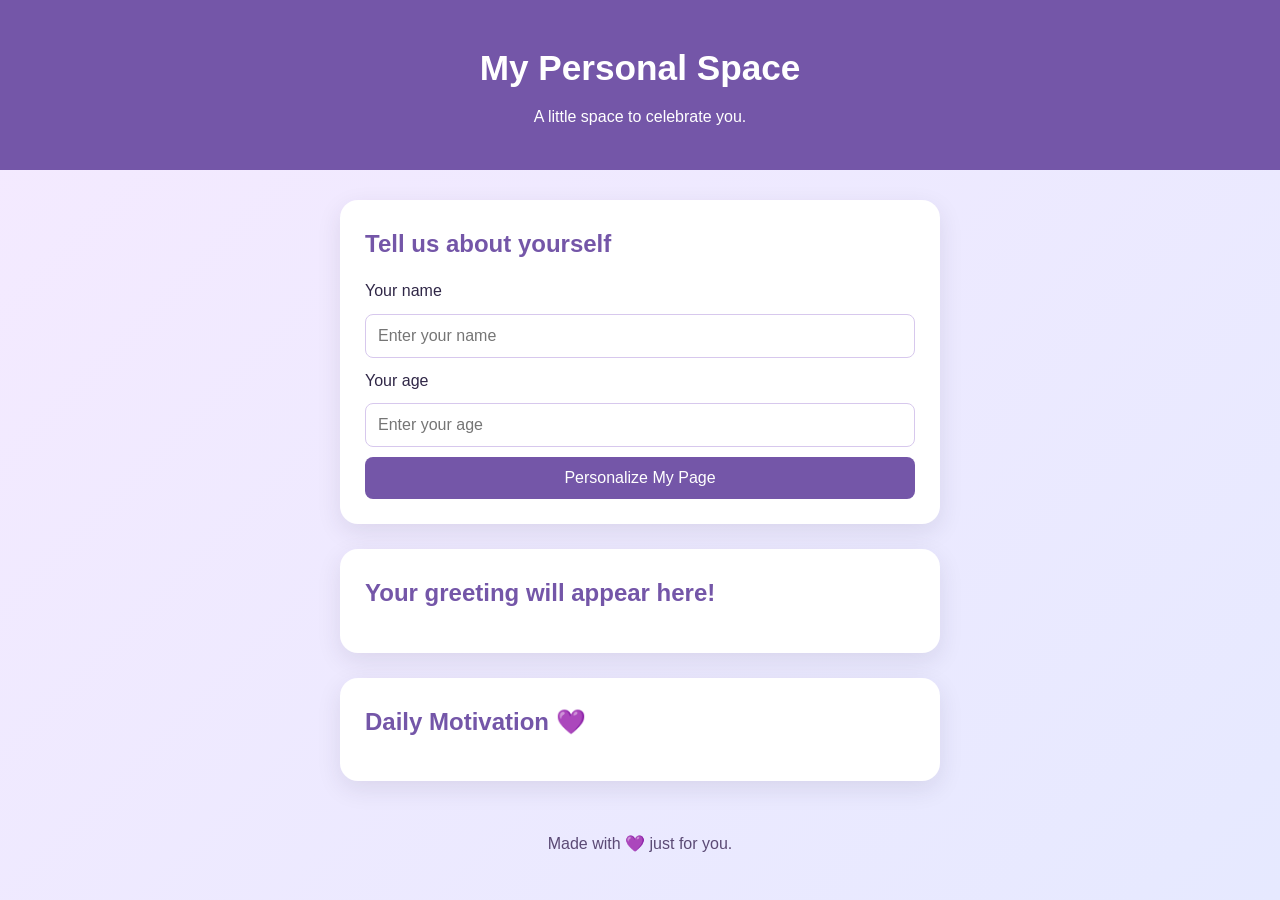
==== index.html @ 88a2bb01 "Rename index" ====
<!DOCTYPE html>
<html lang="en">
<head>
    <meta charset="UTF-8">
    <meta name="viewport" content="width=device-width, initial-scale=1.0">
    <title>My Personal Space</title>
    <link rel="stylesheet" href="style.css">
    <script src="script.jss"></script>
</head>
<body>
<header>
    <h1>My Personal Space</h1>
    <p>A little space to celebrate you.</p>
</header>

<main>
    <section class="form-section">
        <h2>Tell us about yourself</h2>

        <form id="user-form">
            <label for="name">Your name</label>
            <input type="text"
            id="name"
            placeholder="Enter your name"
            required>

            <label for="age">Your age</label>
            <input type="number"
            id="age"
            placeholder="Enter your age"
            min="1"
            max="120"
            required>
            <button type="submit">Personalize My Page</button>
        </form>
    </section>

    <section class="results">
        <h2 id="greeting">Your greeting will appear here!</h2>
        <p id="months"></p>
        <p id="access-message"></p>
        <button type="button"
        id="edit-button"
        hidden>Edit My Details</button>
    </section>

    <section class="quotes-section">
        <h2>Daily Motivation 💜</h2>
        <div id="quotes"></div>
    </section>
</main>

<footer>
    <p>Made with 💜 just for you.</p>
</footer>
    
</body>
</html>
---- style.css ----
*{
    margin: 0;
    padding: 0;
    box-sizing: border-box;
}
body{
    font-family: 'Trebuchet MS', 'Lucida Sans Unicode', 'Lucida Grande', 'Lucida Sans', Arial, sans-serif;
    background: linear-gradient(135deg,
    #f5eaff,
    #e6e9ff);
    color: #302747;
    line-height: 1.6;
    min-height: 100vh;
}
header{
    text-align: center;
    padding: 40px 20px;
    background: #7456a8;
    color: white;
}
header h1{
    font-size: 2.2rem;
    margin-bottom: 8px;
}
main{
    width: 90%;
    max-width: 600px;
    margin: 30px auto;
}
section{
    background: white;
    padding: 25px;
    margin-bottom: 25px;
    border-radius: 18px;
    box-shadow: 0 8px 25px rgba(48, 39, 71, 0.1);
}
h2{
    margin-bottom: 15px;
    color: #7456a8;
}
form{
    display: flex;
    flex-direction: column;
    gap: 10px;
}
input{
    width: 100%;
    padding: 12px;
    border: 1px solid #d7c8ed;
    border-radius: 8px;
    font-size: 1rem;
}
button{
    padding: 12px 18px;
    background: #7456a8;
    color: white;
    border: none;
    border-radius: 8px;
    font-size: 1rem;
    transition: 0.3s;
}
button:hover{
    background: #583c87;
    transform: translateY(-2px);
}
.results p{
    margin: 10px 0;
}
.quote{
    background: #f5efff;
    border-left: 4px solid #9675ce;
    padding: 15px;
    margin: 12px 0;
    border-radius: 8px;
}
footer{
    text-align: center;
    padding: 20px;
    color: #5b4a75;
}

@media(max-width:500px){
    header h1{
        font-size: 1.7rem;
    }
    section{
        padding: 18px;
    }
}
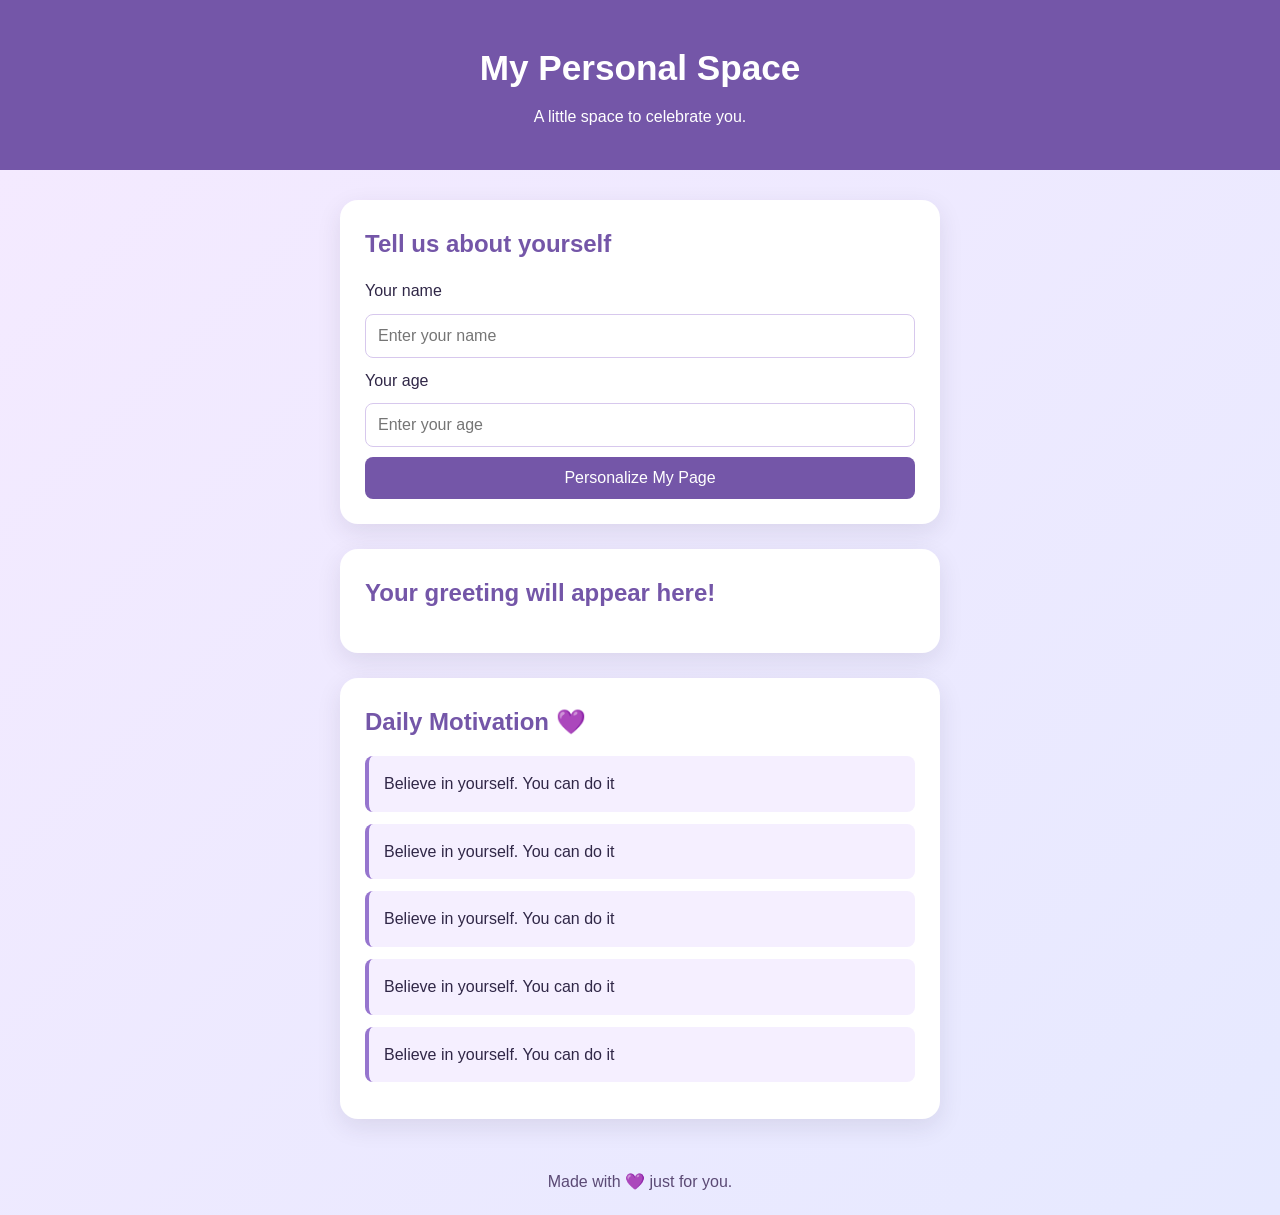
==== commit 5c31c54e: "Rename the script.js link" ====
--- a/index.html
+++ b/index.html
@@ -5,7 +5,7 @@
     <meta name="viewport" content="width=device-width, initial-scale=1.0">
     <title>My Personal Space</title>
     <link rel="stylesheet" href="style.css">
-    <script src="script.jss"></script>
+    <script src="script.js" defer></script>
 </head>
 <body>
 <header>
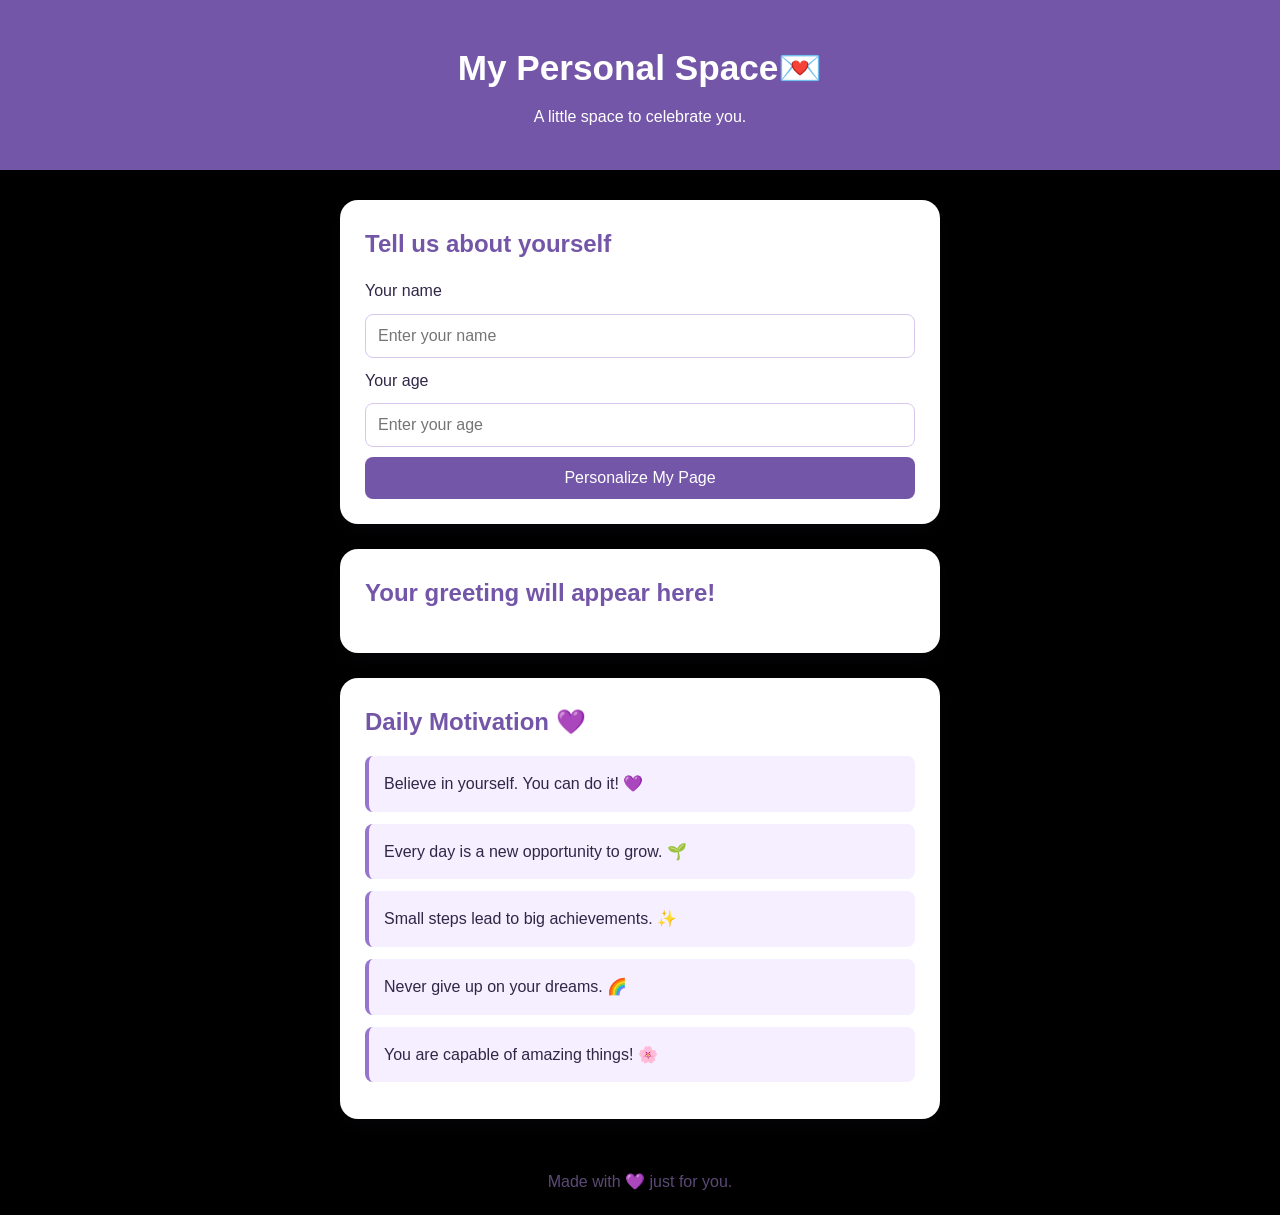
==== commit a3c6ff10: "Add emojis" ====
--- a/index.html
+++ b/index.html
@@ -9,7 +9,7 @@
 </head>
 <body>
 <header>
-    <h1>My Personal Space</h1>
+    <h1>My Personal Space💌</h1>
     <p>A little space to celebrate you.</p>
 </header>
 
--- a/style.css
+++ b/style.css
@@ -5,9 +5,7 @@
 }
 body{
     font-family: 'Trebuchet MS', 'Lucida Sans Unicode', 'Lucida Grande', 'Lucida Sans', Arial, sans-serif;
-    background: linear-gradient(135deg,
-    #f5eaff,
-    #e6e9ff);
+    background: black;
     color: #302747;
     line-height: 1.6;
     min-height: 100vh;
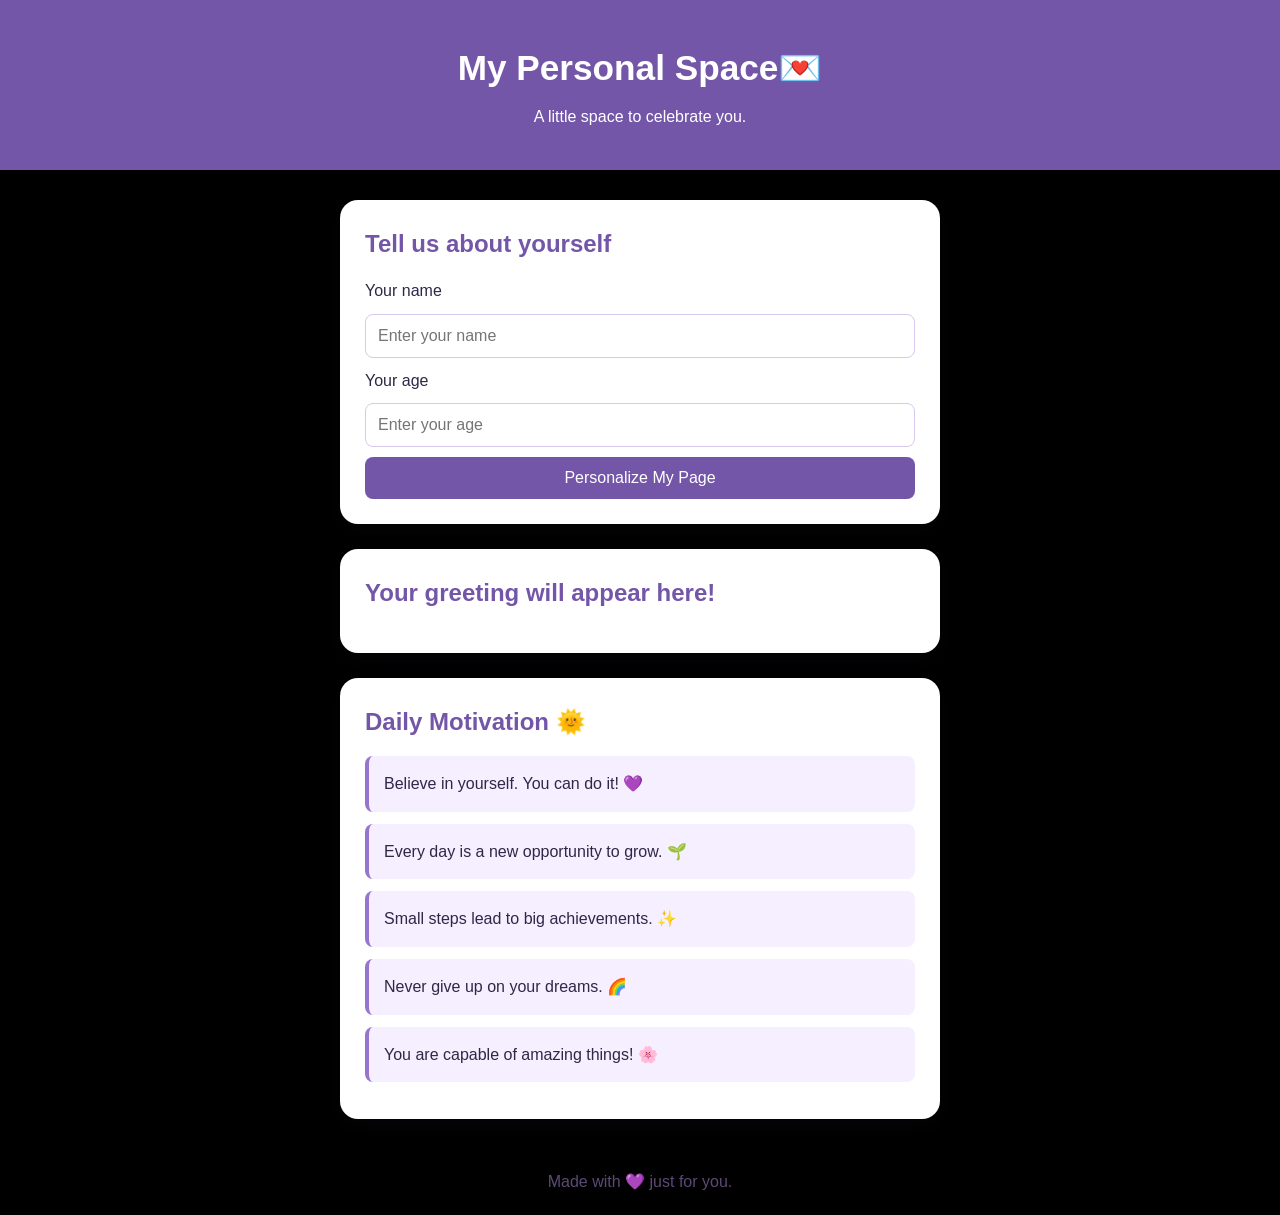
==== commit 6a615ca1: "Change motivation emoji" ====
--- a/index.html
+++ b/index.html
@@ -45,7 +45,7 @@
     </section>
 
     <section class="quotes-section">
-        <h2>Daily Motivation 💜</h2>
+        <h2>Daily Motivation 🌞</h2>
         <div id="quotes"></div>
     </section>
 </main>
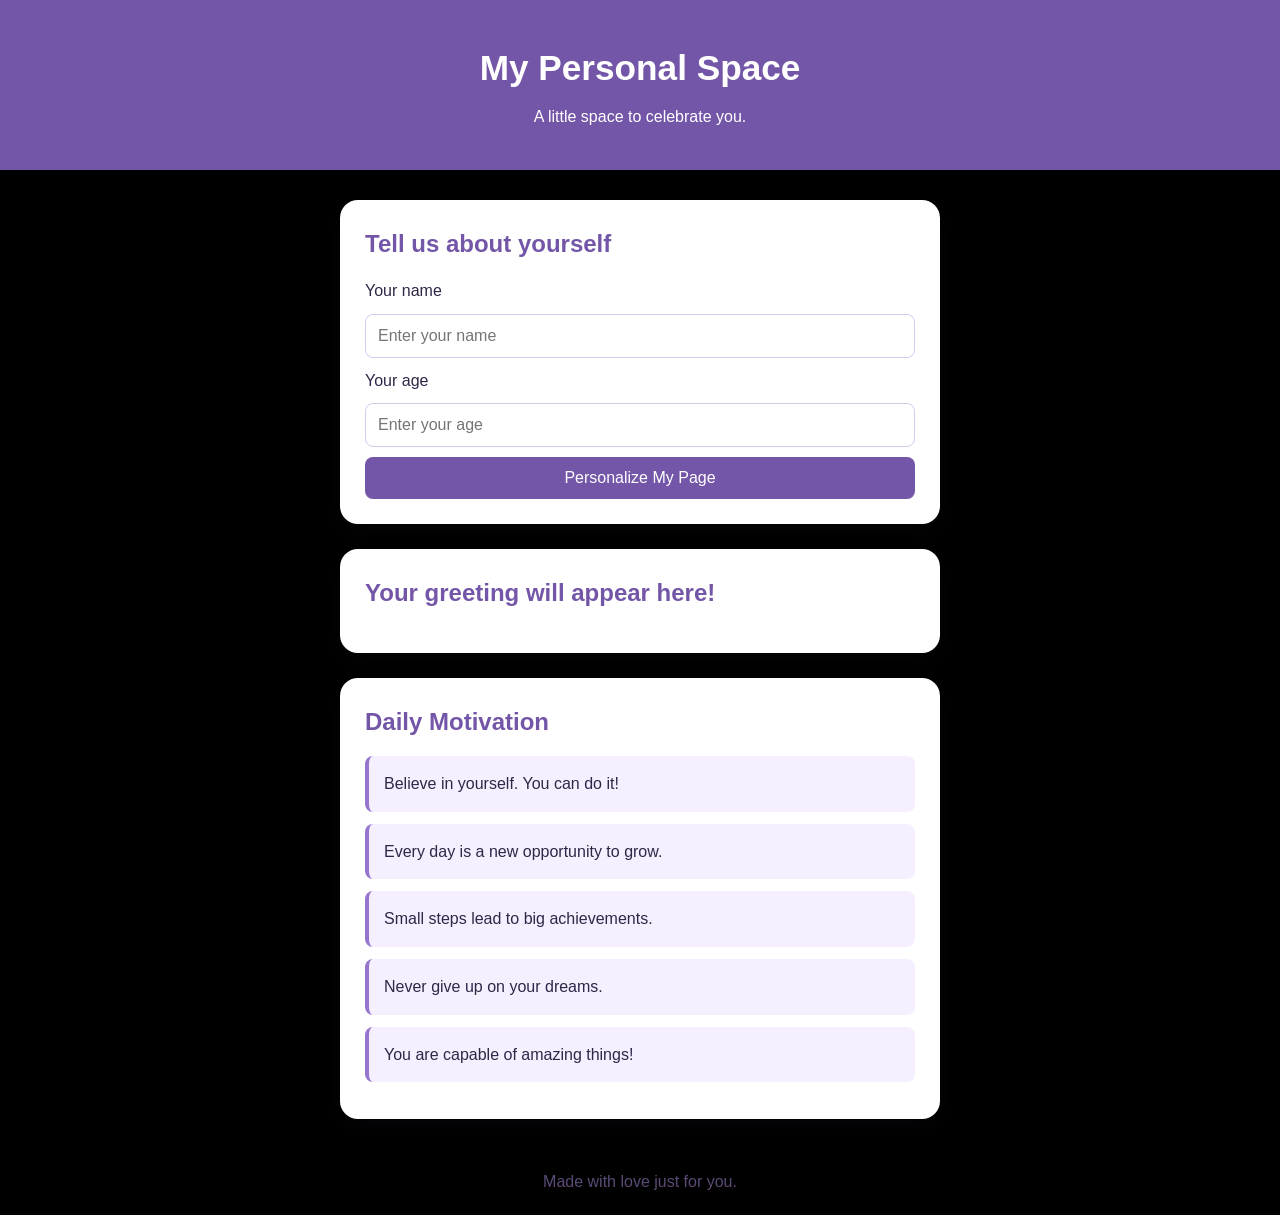
==== commit 52b65212: "Change the quotes message" ====
--- a/index.html
+++ b/index.html
@@ -9,7 +9,7 @@
 </head>
 <body>
 <header>
-    <h1>My Personal Space💌</h1>
+    <h1>My Personal Space</h1>
     <p>A little space to celebrate you.</p>
 </header>
 
@@ -45,13 +45,13 @@
     </section>
 
     <section class="quotes-section">
-        <h2>Daily Motivation 🌞</h2>
+        <h2>Daily Motivation</h2>
         <div id="quotes"></div>
     </section>
 </main>
 
 <footer>
-    <p>Made with 💜 just for you.</p>
+    <p>Made with love just for you.</p>
 </footer>
     
 </body>
